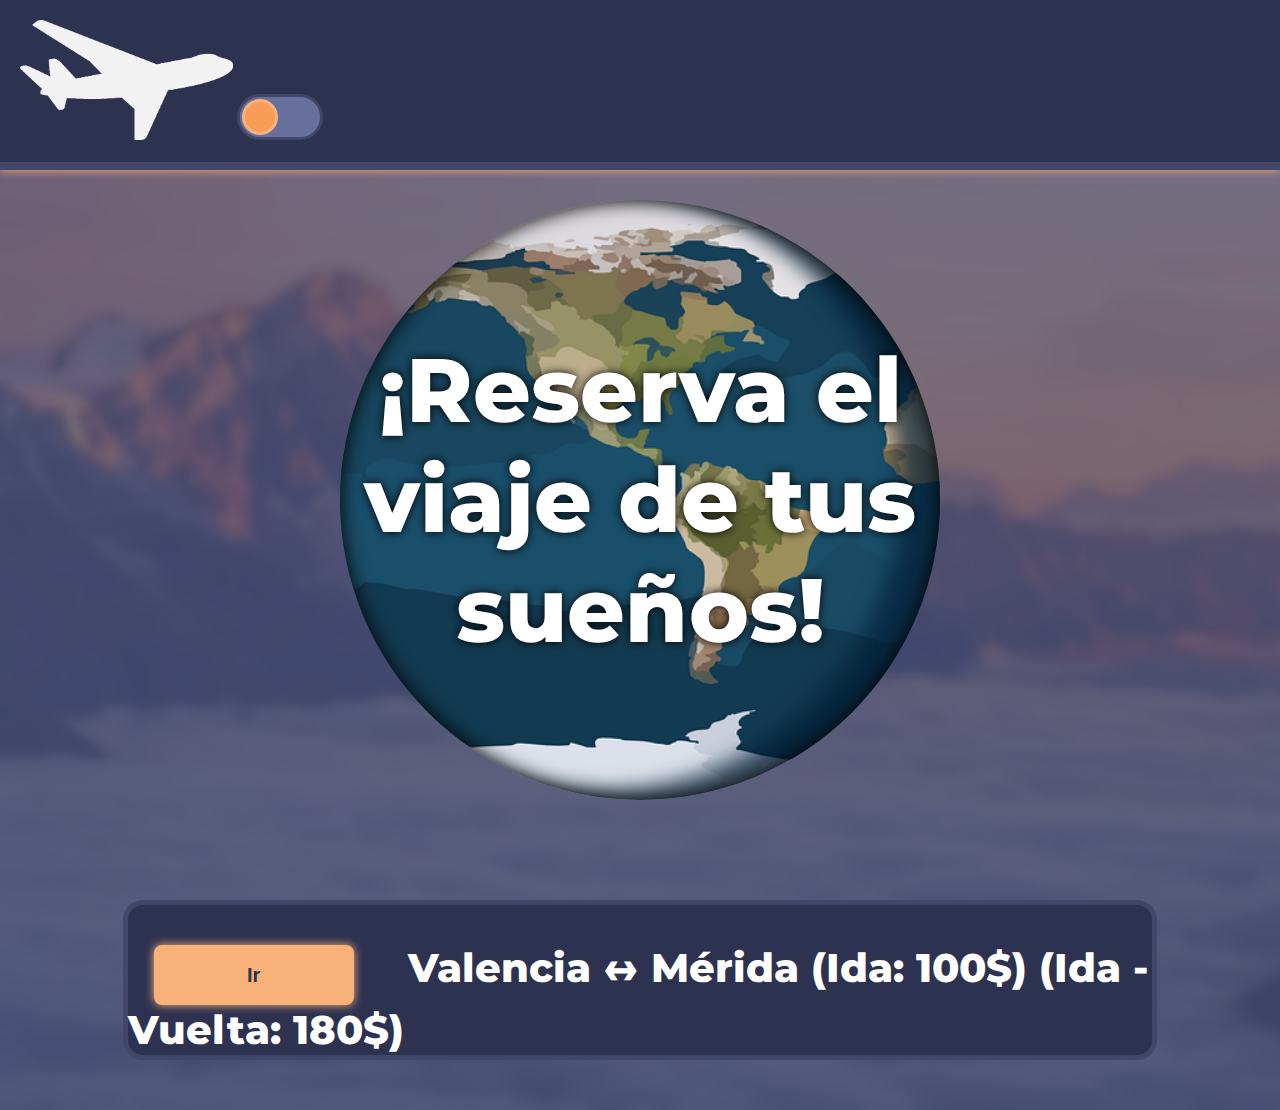
==== index.html @ eb978806 "añadiendo division de facturacion" ====
<!DOCTYPE html>
<html lang="es">
<head>
    <meta charset="UTF-8">
    <meta name="viewport" content="width=device-width, initial-scale=1.0">
    <title>Reservación</title>
    <link rel="icon" href="resources/icon.png" type="image/x-icon">
    <link rel="stylesheet" href="styles/styles.css">
    <link rel="stylesheet" href="styles/fonts.css">
    <script src="scripts/main.js"></script>
    <script src="scripts/form.js"> </script>
</head>
<body id="cuerpo">

    <nav id="navigator">
        <div class="logo-nav2" onclick="location.reload()"> </div>
        <div class="dark-mode" onclick="return modooscuro()">
            <div id="circulo"></div>
        </div>
    </nav>

    <!--VENTANA DE CONSULTA -->
    <div id="modal">
        <div class="consulta">
            <img src="resources/close.png" id="close-modal" onclick="return cerrarmodal()">
        </div>
    </div>

    <!-- PRIMERA DIVISION-->
    <div class="iniciar-reservacion" id="form1">
        <h2 class="subtitulo">Reservación de Vuelo</h2>
        <div class="divform">
            <label for="tipoboleto">Tipo de Boleto</label>
            <select id="tipoboleto" class="inputForm">
                <option value="ida">Solo Ida</option>
                <option value="ida-vuelta">Ida y vuelta</option>
            </select>
            <label for="lugarOrigen">Lugar de Origen</label>
            <select id="lugarOrigen" class="inputForm">
                <option value="valencia">Valencia, Carabobo (Aeropuerto Arturo Michelena)</option>
                <option value="merida">Mérida, Mérida (Aeropuerto Alberto Carnevalli)</option>
            </select>
        </div>
        <div class="divform">
            <label for="lugarDestino">Lugar de Destino</label>
            <select id="lugarDestino" class="inputForm">
                <option value="merida">Mérida, Mérida (Aeropuerto Alberto Carnevalli)</option>
                <option value="valencia">Valencia, Carabobo (Aeropuerto Arturo Michelena)</option>
            </select>
        </div>
        <div class="divform">
            <label for="Cantpasajeros">Pasajeros</label>
            <input id="Cantpasajeros" class="inputForm" type="number" value="1" min="1">
        </div>
        <div class="divform">
            <label for="fechaPartida">Fecha de Partida</label>
            <input id="fechaPartida" class="inputForm" type="date" min="2024-07-03" max="2024-07-03" value="2024-07-03">
        </div>
        <div class="divform">
            <label id="label-regreso" for="fechaRegreso">Fecha de Regreso</label>
            <input id="fechaRegreso" class="inputForm" type="date" name="fecha">
        </div>
        <div class="divform-boton">
            <input type="submit" class="boton-form" value="Reservar" onclick="return btnreservar()">
        </div>
    </div>

    <!-- SEGUNDA DIVISION-->
    <div class="iniciar-reservacion" id="form2">
        <h2 class="subtitulo">Datos de contacto</h2>
        <div class="div-ul">
            <ul>
                <h3 id="h3-1">Consejos</h3>
                <li>Tenga a mano los documentos de viaje durante el proceso de reserva, facturación y check-in.</li>
                <li>Revise cuidadosamente toda la información que ingresa antes de enviar su reserva.</li>
            </ul>
        </div>
        <div class="divform">
            <label for="nombre-contacto">Nombre Completo/Compañia</label>
            <input id="nombre-contacto" name="nombre" class="inputForm" type="text" placeholder="Nombre" maxlength="40">
        </div>
        <div class="divform">
            <label for="documento-contacto">Número de Documento</label>
            <select id="prefijo-documento" class="inputForm  input-prefix">
                <option value="v">Venezolano</option>
                <option value="e">Extranjero</option>
                <option value="j">Jurídico</option>
            </select>
            <input id="documento-contacto" name="documento" class="inputForm" type="text" placeholder="00000000" maxlength="9">
        </div>
        <div class="divform">
            <label for="email-contacto">Correo Electrónico</label>
            <input id="email-contacto" name="correo" class="inputForm" type="email" placeholder="username@email.com">
        </div>
        <div class="divform">
            <label for="telefono-contacto">Número de telefono</label>
            <select id="prefijo-numero" class="inputForm input-prefix">
                <option value="0414-">0414</option>
                <option value="0416-">0416</option>
                <option value="0426-">0426</option>
                <option value="0424-">0424</option>
                <option value="0412-">0412</option>
            </select>
            <input id="telefono-contacto" name="telefono" class="inputForm" type="text" placeholder="1234567" maxlength="7">
        </div>
        <div class="divform">
            <label for="pais-contacto">País</label>
            <select id="pais-contacto" class="inputForm">
                <option value="Venezuela">Venezuela</option>
            </select>
        </div>
        <div class="divform">
            <label for="direccin-contacto">Dirección</label>
            <input id="direccion-contacto" name="direccion" class="inputForm" type="text" placeholder="Caracas, Distrito Capital">
        </div>
        <div class="divform-boton">
            <input type="submit" class="boton-form" value="Siguiente" onclick="return btncontacto()">
        </div>
    </div>

    <!--TERCERA DIVISION-->
    <div class="iniciar-reservacion" id="form3">
        <h2 class="subtitulo">Datos de pasajeros</h2>
        <div id="div-form3"></div>
        <div class="divform-boton">
            <button class="boton-form" onclick="return btnpasajeros()">Siguiente</button>
        </div>
    </div>

    <!--CUARTA DIVISION (ASIENTOS VALENCIA-MERIDA)-->
    <div class="iniciar-reservacion" id="form4">
        <h2 class="subtitulo">Selección de asientos (Valencia - Merida)</h2>
        <div class="div-ul">
            <ul>
                <h3 id="h3-1">Importante</h3>
                <li>Los asientos con laterales <strong>rojos</strong> son los asientos que se ubican en las salidas de emergencia.</li>
            </ul>
        </div>
        <div id="asientos-mapa">
        </div>
        <div class="divform-boton">
            <button class="boton-form" onclick="return btnasientos()">Siguiente</button>
        </div>
    </div>

    <!--QUINTA DIVISION (ASIENTOS MERIDA-VALENCIA)-->
    <div class="iniciar-reservacion" id="form5">
        <h2 class="subtitulo">Selección de asientos (Merida -  Valencia)</h2>
        <div class="div-ul">
            <ul>
                <h3 id="h3-1">Importante</h3>
                <li>Los asientos con laterales <strong>rojos</strong> son los asientos que se ubican en las salidas de emergencia.</li>
            </ul>
        </div>
        <div id="asientos-mapa1">
        </div>
        <div class="divform-boton">
            <button class="boton-form" onclick="return btnasientos1()">Siguiente</button>
        </div>
    </div>

    <!--SEXTA DIVISION: FACTURA Y CONFIRMACION DE PAGO-->
    <div class="iniciar-reservacion" id="form6">
        <h2 class="subtitulo">Datos de factura</h2>
        <div id="datos-factura"></div>
        <h2 class="subtitulo">Servicios adicionales</h2>
        <h2 class="subtitulo">Servicios requeridos</h2>
    </div>

    <!--HOME PAGE-->
    <div id="homepage">
        <div class="world">
            <h1 class="lema" onclick="return btnhomepage()">¡Reserva el viaje de tus sueños!</h1>
        </div>
        <div class="homepage-form">
            <div class="home-form">
                <button onclick="return btnhomepage()" class="boton-form" id="homepage-boton">Ir</button>
                <h2 style="display: inline;" id="info-vuelo">Valencia ↔ Mérida (Ida: 100$) (Ida - Vuelta: 180$)</h1>
            </div>
        </div>
    </div>

    <button onclick="return abrirmodal()" class="boton-form" id="consultar-boton">Consultar</button>
</body>
</html>
---- styles/styles.css ----
body{
    margin: 0;
    background-image: url(../resources/wallpaper.png);
    background-color: #2d3250;
    background-size: cover;
    transition: background-image 0.5s linear;
}

nav {
    width: 100%;
    height: 18vh;
    background-color: #2d3250;
    border-bottom-color: #424769;
    border-bottom-style: solid;
    border-width: 8px;
    box-shadow: 0 0 10px #f9b17a;
    padding: 0;
}

.logo-nav{
    width: 90px;
    height: 90px;
    margin-left: 2%;
    margin-top: auto;
    cursor: pointer;
    display: inline;
    margin-right: 2%;
}

.logo-nav2{
    margin-top: 20px;
    margin-left: 20px;
    width:213px;
    height:120px;
    background-image: url('../resources/logo.png');
    background-size:cover;
    cursor: pointer;
    display: inline-block;
}

.iniciar-reservacion{
    margin: auto;
    min-width: 20vw;
    max-width: 25vw;
    min-height: 50vh;
    max-height: 85vh;
    background-color: #2d3250;
    padding: 0;
    margin-top: 100px;
    margin-bottom: 100px;
    padding-top: 10px;
    box-sizing: padding;
    border-radius: 20px;
    border-width: 3px;
    border-color: #424769;
    border-style: solid;
    box-shadow: 0 0 10px #f9b17a;
    color: #ffffff;
    font-family: Montserrat;
    font-size: small;
    transition: visibility 6s linear;
}

.iniciar-reservacion:hover{
    box-shadow: 0 0 20px #f89d58;
}


.divform{
    width: 15vw;
    margin: auto;
}

.divform-boton{
    width: 100px;
    height: 30px;
    margin: auto;
    margin-bottom: 5px;
}

.inputForm{
    width: 97%;
    height: 30px;
    display: block;
    margin-bottom: 30px;
    border: none;
    background-color: #424769;
    border-left: #f9b17a solid 3px;
    padding-left: 5px;
    color: #ffffff;
}

.subtitulo{
    padding-left: 10px;
    border-left: #f9b17a solid 4px;
    margin-left: 5%;
    color: #ffffff;
}

.div-ul{
    width: 80%;
    margin-bottom: 50px;
}

.boton-form{
    border: none;
    width: 100px;
    height: 30px;
    background-color: #f9b17a;
    box-shadow: 0 0 10px #f9b17a;
    border-radius: 8px;
    font-weight: bolder;
    color: #2d3250;
    margin-bottom: 30px;
    transition: all 0.2s ease-out;
    cursor: pointer;
}

.boton-form:hover{
    background-color: #f89d58;
}

#form1{
    display: none;
    opacity: 0;
}

#form2{
    display: none;
    opacity: 0;
    min-height: 80vh;
    max-height: 1000vh;
    margin-top: 50px;
    margin-bottom: 50px;
}

#h3-1{
    padding: 0;
    margin: 0;
}

#form4{
    display: none;
    opacity: 0;
    min-height: 80vh;
    max-height: 1000vh;
    margin-top: 50px;
    margin-bottom: 50px;
    min-width: 40vw;
    max-width: 60vw;
}

#form5{
    display: none;
    opacity: 0;
    min-height: 80vh;
    max-height: 1000vh;
    margin-top: 50px;
    margin-bottom: 50px;
    min-width: 40vw;
    max-width: 60vw;
}

#form3{
    display: none;
    opacity: 0;
    min-height: 80vh;
    max-height: 1000vh;
    margin-top: 50px;
    margin-bottom: 50px;
}

.seat {
    width: 50px;
    height: 50px;
    display: flex;
    align-items: center;
    justify-content: center;
    cursor: pointer;
    transition: transform 0.2s;
}

.blank {
    width: 50px;
    height: 50px;
    display: flex;
    align-items: center;
    justify-content: center;
}

.seat.available {
    background-color: #676f9d;
}

.seat.selected {
    background-color: #f89d58;
}

.seat.unavailable {
    background-color: #8e3838;
    cursor: not-allowed;
}

.seat:hover {
    transform: scale(1.1);
    background-color: #f9b17a;
}

#asientos-mapa {
    display: grid;
    grid-template-columns: repeat(11, 1fr);
    gap: 5px;
    max-width: 600px;
    margin: auto;
    margin-top: 50px;
    margin-bottom: 50px;
}

#asientos-mapa1 {
    display: grid;
    grid-template-columns: repeat(11, 1fr);
    gap: 5px;
    max-width: 600px;
    margin: auto;
    margin-top: 50px;
    margin-bottom: 50px;
}

#modal{
    background-color: rgba(0,0,0,.8);
    position:fixed;
    top:0;
    right:0;
    bottom:0;
    left:0;
    opacity:0;
    pointer-events:none;
    transition: all 1s;
}

#close-modal{
    width: 20px;
    height: 20px;
    margin-left: 10px;
    transition: scale 0.4s;
    cursor: pointer;
}

#close-modal:hover{
    scale: 1.3;
}

.consulta{
    margin: auto;
    min-width: 20vw;
    max-width: 25vw;
    min-height: 50vh;
    max-height: 85vh;
    background-color: #2d3250;
    padding: 0;
    margin-top: 100px;
    margin-bottom: 100px;
    padding-top: 10px;
    box-sizing: padding;
    border-radius: 20px;
    border-width: 3px;
    border-color: #424769;
    border-style: solid;
    box-shadow: 0 0 10px #f9b17a;
    color: #ffffff;
    font-family: Montserrat;
    font-size: small;
    transition: visibility 6s linear;
}

#consultar-boton{
    height: 30px;
    width: 100px;
    box-sizing: border-box;
    margin-left: 5px;
    display: none;
    opacity: 0;
}

.dark-mode{
    height: 40px;
    width: 80px;
    border-style: solid;
    border-color: #424769;
    border-width: 3px;
    display: inline-block;
    border-radius: 50px;
    background-color: #676f9d;
}

#circulo{
    height: 30px;
    width: 30px;
    border-style: solid;
    border-color: #f9b17a;
    border-width: 3px;
    border-radius: 100%;
    margin: 2px;
    background-color: #f89d58;
    transition: all 0.5s linear;
}

.lema{
    font-family: Montserrat;
    font-weight: bolder;
    font-size: 90px;
    margin: auto;
    text-align: center;
    color: #ffffff;
    text-shadow: 0 0 10px #000000;
    vertical-align: middle;
    cursor: pointer;
    transition: all 0.3s linear;
}

.lema:hover{
    scale: 1.1;
    color: #f9b17a;
}

.world {
    width: 600px;
    height: 600px;
    border-radius: 50%;
    background: url(../resources/world.png);
    background-size: cover;
    box-shadow: inset 0 0 20px #000,
                inset -40px -10px 20px rgba(3, 32, 56, 0.7);
    animation: world 5s linear infinite;
    margin: auto;
    padding: 0;
    align-items: center;
    display: flex;
    justify-content: center;
    overflow: visible;
    margin-top: 30px;
}

@keyframes world {
    0% {
        background-position-x: 0px;
    }

    100% {
        background-position-x: -1200px;
    }
}

.home-form{
    margin-top: 50px;
    width: fit-content;
    height: fit;
    margin: auto;
    margin-bottom: 5px;
    display: inline;
}

#homepage-boton{
    margin: auto;
    margin-top: 40px;
    height: 60px;
    width: 200px;
    font-size: 20px;
    display: inline;
    margin-left: 2vw;
}

.homepage-form{
    margin: auto;
    margin-top: 100px;
    margin-bottom: 50px;
    width: 80%;
    height: 150px;
    background-color: #2d3250;
    border-radius: 20px;
    border-style: solid;
    border-color: #424769;
    border-width: 5px;
}

#info-vuelo{
    display: inline;
    font-family: 'Montserrat';
    font-weight: bolder;
    color: #ffffff;
    font-size: 40px;
    margin-left: 50px;
    margin-top: 50px;
}

#fechaRegreso{
    display: none;
}

#label-regreso{
    display: none;
}

.input-prefix{
    margin-bottom: 2px;
}

#form6{
    display: none;
    opacity: 0;
    min-height: 80vh;
    max-height: 1000vh;
    margin-top: 50px;
    margin-bottom: 50px;
}

#datos-factura{
    width: 90%;
    margin: auto;
}
---- styles/fonts.css ----
@font-face {
    font-family: "Montserrat";
    src: url(../resources/fonts/Montserrat-Regular.ttf)
}

@font-face{
    font-family: "Montserrat";
    src: url(../resources/fonts/Montserrat-BoldItalic.ttf);
    font-weight: bold;
    font-style: italic;
}

@font-face {
    font-family: "Montserrat";
    src: url(../resources/fonts/Montserrat-ExtraBold.ttf);
    font-weight: bolder;
}
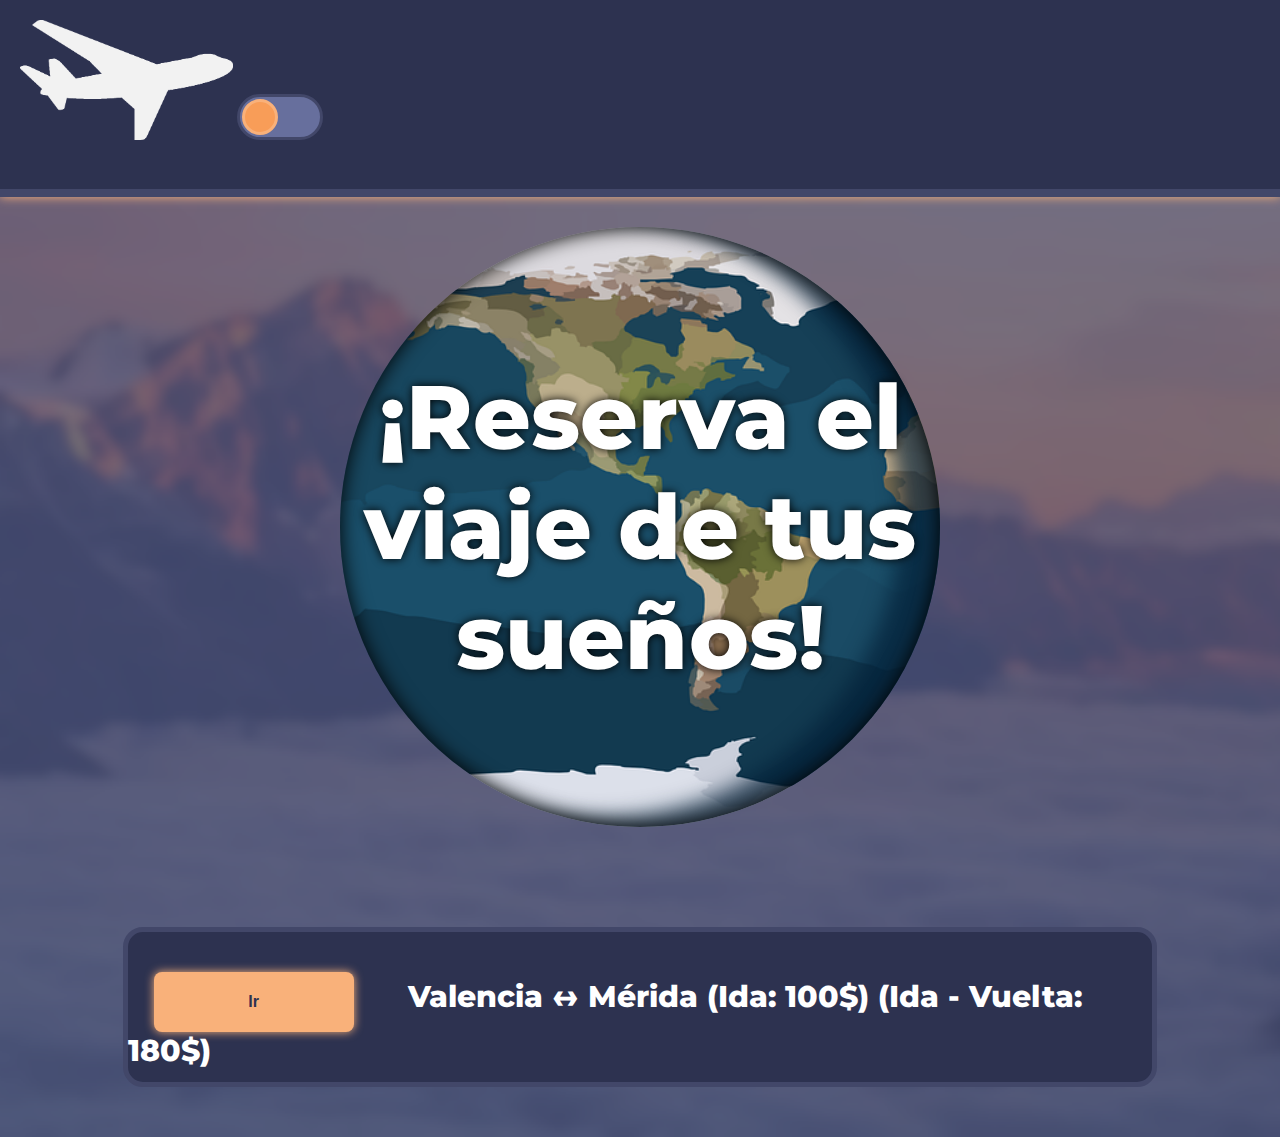
==== commit 76cab43f: "facturacion y consulta de reservas terminadas" ====
--- a/index.html
+++ b/index.html
@@ -21,8 +21,16 @@
 
     <!--VENTANA DE CONSULTA -->
     <div id="modal">
-        <div class="consulta">
-            <img src="resources/close.png" id="close-modal" onclick="return cerrarmodal()">
+        <img src="resources/close.png" id="close-modal" onclick="return cerrarmodal()">
+        <div class="consulta" id="div-consulta">
+        </div>
+    </div>
+
+    <!--VENTANA DE AGRADECIMIENTO -->
+    <div id="modal2" onclick="return cerrarmodalfinal()">
+        <div class="modal-final">
+            <h1 id="texto-final">¡Muchas gracias por confiar en nosotros!</h1>
+            <h1 id="codigo-final"></h1>
         </div>
     </div>
 
@@ -164,7 +172,45 @@
         <h2 class="subtitulo">Datos de factura</h2>
         <div id="datos-factura"></div>
         <h2 class="subtitulo">Servicios adicionales</h2>
+        <div class="div-factura">
+            <input type="checkbox" id="equipaje-adicional">
+            <label for="equipaje-adicional">Equipaje Adicional (10$ por kilogramo)</label>
+            <input id="kilogramos" class="inputForm" type="number" value="1" disabled="true">
+        </div>
+        <div class="div-factura">
+            <input type="checkbox" id="ayuda-equipaje">
+            <label for="ayuda-equipaje">Ayuda con equipaje: 15$</label>
+        </div>
+        <div class="div-factura">
+            <input type="checkbox" id="traductores">
+            <label for="traductores">Traductor de apoyo (Translate to English): 50$</label>
+        </div>
+        <div class="div-factura">
+            <input type="checkbox" id="medico">
+            <label for="medico">Servicio Médico (Silla de ruedas y más): Gratuito</label>
+        </div>
         <h2 class="subtitulo">Servicios requeridos</h2>
+        <div id="div-cuidado" class="div-factura"></div>
+        <h2 class="subtitulo">Información adicional</h2>
+        <ul>
+            <li>Merida (MRD), Venezuela // Valencia (VLN), Venezuela</li>
+            <li>Duración de vuelo: 1h 5min</li>
+            <li>Aéronave: Airbus A380</li>
+            <li>Capacidad: 122 Pasajeros</li>
+        </ul>
+        <h2 class="subtitulo">Total</h2>
+        <h3 id="montofinal"></h3>
+        <h2 class="subtitulo">Facturación</h2>
+        <div class="tarjeta">
+            <input type="text" id="numero-tarjeta" class="input-tarjeta" placeholder="Numero de tarjeta" maxlength="16">
+            <input type="text" id="dia" class="input-tarjeta" placeholder="DD" maxlength="2">
+            <input type="text" id="mes" class="input-tarjeta" placeholder="MM" maxlength="2">
+            <input type="text" id="cvv" class="input-tarjeta" placeholder="CVV" maxlength="3">
+            <input type="text" id="nombre-tarjeta" class="input-tarjeta" placeholder="Titular de la tarjeta">
+        </div>
+        <div class="divform-boton">
+            <button class="boton-form" onclick="return btnfacturacion()">Pagar</button>
+        </div>
     </div>
 
     <!--HOME PAGE-->
--- a/styles/styles.css
+++ b/styles/styles.css
@@ -8,7 +8,7 @@
 
 nav {
     width: 100%;
-    height: 18vh;
+    height: 21vh;
     background-color: #2d3250;
     border-bottom-color: #424769;
     border-bottom-style: solid;
@@ -114,6 +114,7 @@
     margin-bottom: 30px;
     transition: all 0.2s ease-out;
     cursor: pointer;
+    margin-top: 10px;
 }
 
 .boton-form:hover{
@@ -365,7 +366,7 @@
     margin-top: 40px;
     height: 60px;
     width: 200px;
-    font-size: 20px;
+    font-size: 16px;
     display: inline;
     margin-left: 2vw;
 }
@@ -388,7 +389,7 @@
     font-family: 'Montserrat';
     font-weight: bolder;
     color: #ffffff;
-    font-size: 40px;
+    font-size: 30px;
     margin-left: 50px;
     margin-top: 50px;
 }
@@ -412,9 +413,108 @@
     max-height: 1000vh;
     margin-top: 50px;
     margin-bottom: 50px;
+    min-width: 500px;
 }
 
 #datos-factura{
     width: 90%;
     margin: auto;
+}
+
+.div-factura{
+    width: 90%;
+    margin: auto;
+    margin-bottom: 20px;
+}
+
+#kilogramos{
+    width: 10%;
+    margin-left: 10px;
+    margin-top: 5px;
+}
+
+.tarjeta{
+    width: 400px;
+    height: 200px;
+    background-color: #676f9d;
+    border-radius: 20px;
+    margin: auto;
+    padding: 30px;
+    margin-bottom: 20px;
+}
+
+.input-tarjeta{
+    border: none;
+    border-radius: 5px;
+    background-color: #424769;
+    height: 25px;
+    color: #ffffff;
+}
+
+#numero-tarjeta{
+    display: block;
+    width: 80%;
+    margin: auto;
+    margin-bottom: 30px;
+}
+
+#dia{
+    width: 10%;
+}
+
+#mes{
+    width: 10%;
+}
+
+#cvv{
+    width: 20%;
+    margin-left: 50%;
+}
+
+#nombre-tarjeta{
+    display: block;
+    width: 80%;
+    margin: auto;
+    margin-top: 50px;
+}
+
+#montofinal{
+    margin-left: 40px;
+    font-size: 20px;
+}
+
+#modal2{
+    background-color: rgba(0,0,0,.8);
+    position:fixed;
+    top:0;
+    right:0;
+    bottom:0;
+    left:0;
+    opacity:0;
+    pointer-events:none;
+    transition: all 1s;
+}
+
+#texto-final{
+    font-family: 'Montserrat';
+    width: bolder;
+    font-size: 30px;
+    margin: auto;
+    color: #ffffff;
+    text-align: center;
+}
+
+#codigo-final{
+    font-family: 'Montserrat';
+    width: bolder;
+    font-size: 30px;
+    margin: auto;
+    color: #ffffff;
+    text-align: center;
+}
+
+.modal-final{
+    margin: auto;
+    margin-top: 100px;
+    margin-bottom: 100px;
 }